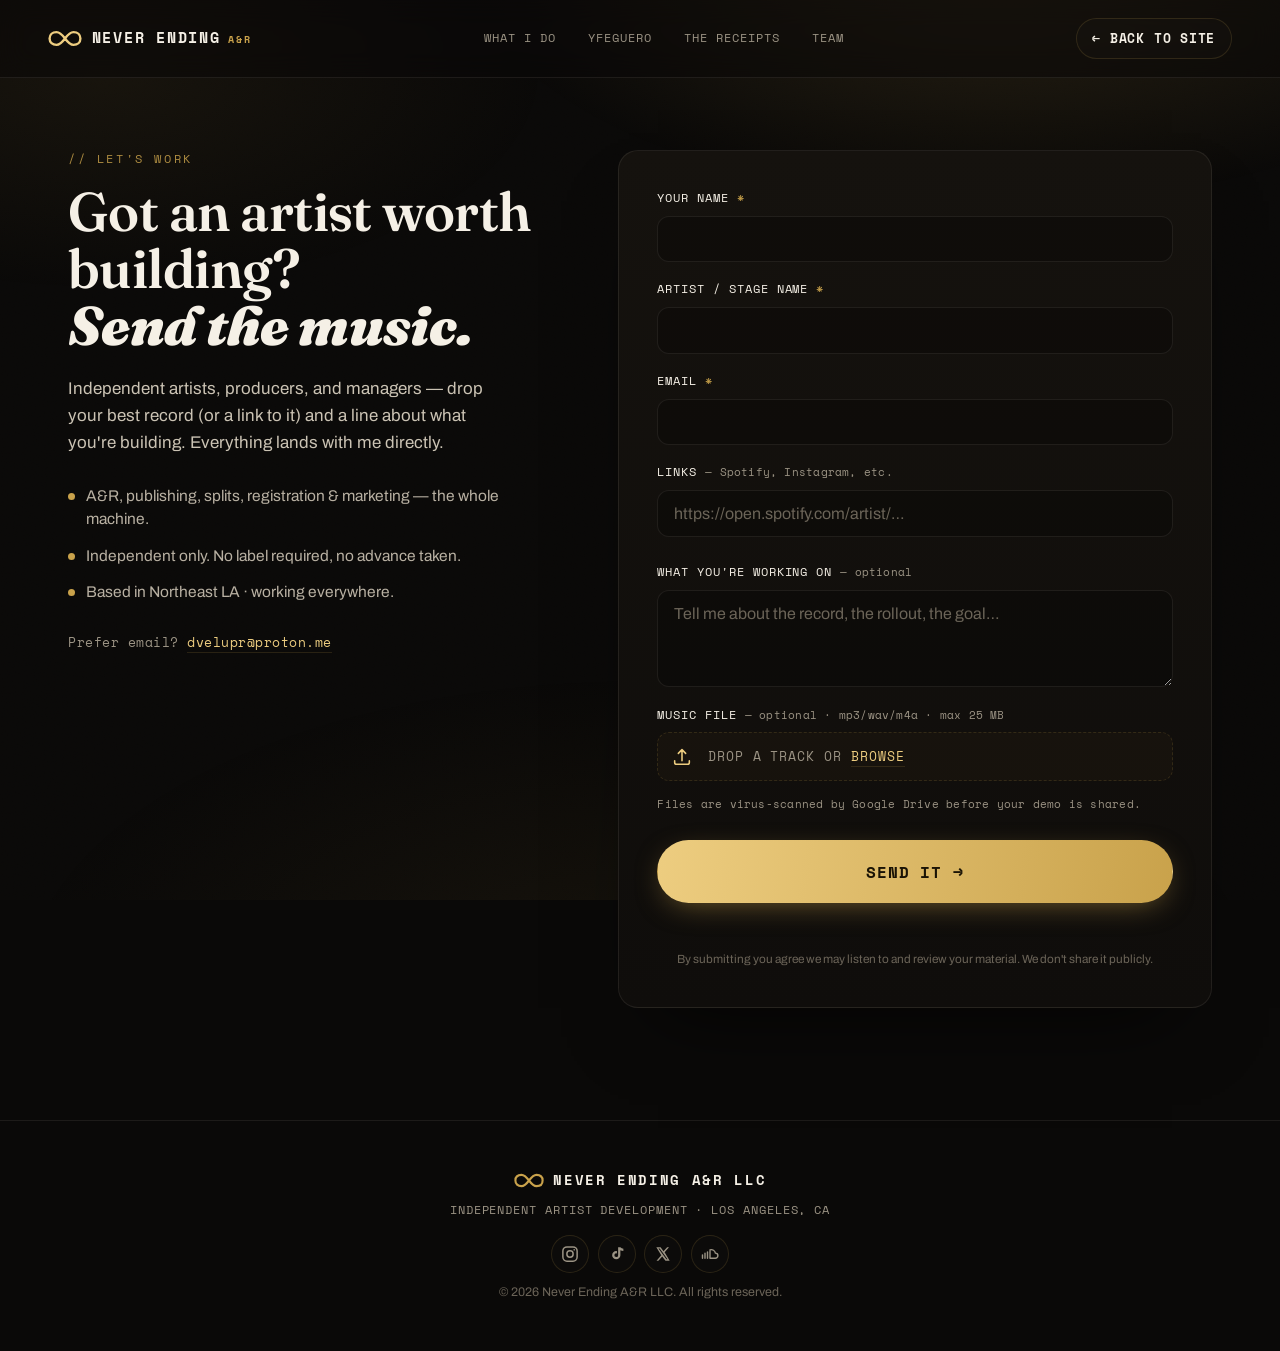
==== contact.html @ 329edc5c "Add contact page with demo-submission form - Nav "Work with me" → "Contact" linking to new contact.h" ====
<!DOCTYPE html>
<html lang="en">
<head>
<meta charset="UTF-8" />
<meta name="viewport" content="width=device-width, initial-scale=1.0" />
<title>Contact — Never Ending A&R · Send your music</title>
<meta name="description" content="Submit your music to Never Ending A&R — independent artist development out of Los Angeles. Upload a demo or drop a link and start a conversation." />
<link rel="icon" href="favicon.svg" type="image/svg+xml" />
<meta property="og:title" content="Contact — Never Ending A&R" />
<meta property="og:description" content="Send your music to Never Ending A&R. Independent artist development, Los Angeles." />
<meta property="og:type" content="website" />
<meta name="robots" content="index,follow" />
<link rel="preconnect" href="https://fonts.googleapis.com" />
<link rel="preconnect" href="https://fonts.gstatic.com" crossorigin />
<link href="https://fonts.googleapis.com/css2?family=Fraunces:ital,opsz,wght@0,9..144,400;0,9..144,600;0,9..144,900;1,9..144,500;1,9..144,900&family=Archivo:wght@400;500;600;700&family=Space+Mono:wght@400;700&display=swap" rel="stylesheet" />
<link rel="stylesheet" href="styles.css" />
</head>
<body>

<div class="grain" aria-hidden="true"></div>
<div class="glow" aria-hidden="true"></div>

<!-- NAV -->
<header class="nav" id="top">
  <a class="brand" href="index.html" aria-label="Never Ending home">
    <span class="brand-mark" aria-hidden="true">
      <svg viewBox="0 0 64 32" width="34" height="17"><path d="M16 28C8.3 28 3 23.6 3 16S8.3 4 16 4c6 0 9.6 3.4 16 12 6.4 8.6 10 12 16 12 7.7 0 13-4.4 13-12S55.7 4 48 4c-6 0-9.6 3.4-16 12-6.4 8.6-10 12-16 12Z" fill="none" stroke="currentColor" stroke-width="4.5" stroke-linecap="round"/></svg>
    </span>
    <span class="brand-text">NEVER ENDING<em>A&amp;R</em></span>
  </a>
  <nav class="nav-links" aria-label="Primary">
    <a href="index.html#work">What I Do</a>
    <a href="index.html#case">YFEGUERO</a>
    <a href="index.html#proof">The Receipts</a>
    <a href="index.html#team">Team</a>
  </nav>
  <a class="btn btn-ghost nav-cta" href="index.html">← Back to site</a>
</header>

<main>
  <section class="section contact-page">
    <div class="contact-layout">

      <!-- LEFT: pitch -->
      <div class="contact-pitch reveal" data-d="0">
        <p class="kicker">// Let's work</p>
        <h1 class="contact-title">Got an artist worth building?<br /><span class="serif-italic">Send the music.</span></h1>
        <p class="contact-lede">Independent artists, producers, and managers — drop your best record (or a link to it) and a line about what you're building. Everything lands with me directly.</p>
        <ul class="contact-points">
          <li><span class="cp-dot" aria-hidden="true"></span> A&amp;R, publishing, splits, registration &amp; marketing — the whole machine.</li>
          <li><span class="cp-dot" aria-hidden="true"></span> Independent only. No label required, no advance taken.</li>
          <li><span class="cp-dot" aria-hidden="true"></span> Based in Northeast LA · working everywhere.</li>
        </ul>
        <p class="contact-alt">Prefer email? <a href="mailto:dvelupr@proton.me?subject=Let%27s%20work%20—%20Never%20Ending%20A%26R">dvelupr@proton.me</a></p>
      </div>

      <!-- RIGHT: form -->
      <div class="contact-card reveal" data-d="1">
        <form id="contactForm" novalidate>
          <!-- honeypot -->
          <div class="hp" aria-hidden="true">
            <label>Company<input type="text" name="company" tabindex="-1" autocomplete="off" /></label>
          </div>

          <div class="field">
            <label for="f-name">Your name <span class="req">*</span></label>
            <input id="f-name" name="name" type="text" autocomplete="name" required />
          </div>

          <div class="field">
            <label for="f-artist">Artist / stage name <span class="req">*</span></label>
            <input id="f-artist" name="artist" type="text" required />
          </div>

          <div class="field">
            <label for="f-email">Email <span class="req">*</span></label>
            <input id="f-email" name="email" type="email" autocomplete="email" required />
          </div>

          <div class="field">
            <label for="f-links">Links <span class="opt">— Spotify, Instagram, etc.</span></label>
            <input id="f-links" name="links" type="text" inputmode="url" placeholder="https://open.spotify.com/artist/…" />
            <p class="field-note" id="links-note"></p>
          </div>

          <div class="field">
            <label for="f-message">What you're working on <span class="opt">— optional</span></label>
            <textarea id="f-message" name="message" rows="4" placeholder="Tell me about the record, the rollout, the goal…"></textarea>
          </div>

          <div class="field">
            <label for="f-file">Music file <span class="opt">— optional · mp3/wav/m4a · max 25 MB</span></label>
            <label class="dropzone" id="dropzone" for="f-file">
              <input id="f-file" name="file" type="file" accept=".mp3,.wav,.m4a,audio/mpeg,audio/wav,audio/x-wav,audio/mp4,audio/x-m4a" />
              <span class="dz-icon" aria-hidden="true">
                <svg viewBox="0 0 24 24" width="22" height="22" fill="none" stroke="currentColor" stroke-width="1.7" stroke-linecap="round" stroke-linejoin="round"><path d="M12 16V4m0 0 4 4m-4-4-4 4"/><path d="M4 16v2a2 2 0 0 0 2 2h12a2 2 0 0 0 2-2v-2"/></svg>
              </span>
              <span class="dz-text" id="dz-text">Drop a track or <u>browse</u></span>
            </label>
            <p class="field-note" id="file-note">Files are virus-scanned by Google Drive before your demo is shared.</p>
          </div>

          <button class="btn btn-gold btn-lg form-submit" type="submit" id="submitBtn">Send it →</button>

          <p class="form-status" id="formStatus" role="status" aria-live="polite"></p>
          <p class="form-fine">By submitting you agree we may listen to and review your material. We don't share it publicly.</p>
        </form>
      </div>

    </div>
  </section>
</main>

<footer class="footer">
  <div class="foot-brand">
    <span class="brand-mark" aria-hidden="true">
      <svg viewBox="0 0 64 32" width="30" height="15"><path d="M16 28C8.3 28 3 23.6 3 16S8.3 4 16 4c6 0 9.6 3.4 16 12 6.4 8.6 10 12 16 12 7.7 0 13-4.4 13-12S55.7 4 48 4c-6 0-9.6 3.4-16 12-6.4 8.6-10 12-16 12Z" fill="none" stroke="currentColor" stroke-width="4.5" stroke-linecap="round"/></svg>
    </span>
    NEVER ENDING A&amp;R LLC
  </div>
  <p class="foot-meta">Independent artist development · Los Angeles, CA</p>
  <div class="socials" aria-label="YFEGUERO on social">
    <a class="social" href="https://instagram.com/youngflyess" target="_blank" rel="noopener" aria-label="Instagram — @youngflyess">
      <svg viewBox="0 0 24 24" width="18" height="18" fill="none" stroke="currentColor" stroke-width="2" aria-hidden="true"><rect x="2.5" y="2.5" width="19" height="19" rx="5.5"/><circle cx="12" cy="12" r="4.2"/><circle cx="17.6" cy="6.4" r="1.1" fill="currentColor" stroke="none"/></svg>
    </a>
    <a class="social" href="https://tiktok.com/@youngflyess" target="_blank" rel="noopener" aria-label="TikTok — @youngflyess">
      <svg viewBox="0 0 24 24" width="18" height="18" fill="currentColor" aria-hidden="true"><path d="M16.5 3a5.6 5.6 0 0 0 4 1.9V8.1a8.8 8.8 0 0 1-4-1.05v6.45a5.5 5.5 0 1 1-5.5-5.5c.3 0 .6.02.9.07v3.12a2.5 2.5 0 1 0 1.6 2.33V3h3Z"/></svg>
    </a>
    <a class="social" href="https://x.com/YoungFlyEss" target="_blank" rel="noopener" aria-label="X — @YoungFlyEss">
      <svg viewBox="0 0 24 24" width="16" height="16" fill="currentColor" aria-hidden="true"><path d="M18.2 2H21l-6.6 7.5L22 22h-6.3l-4.9-6.4L5.1 22H2.3l7.1-8.1L2 2h6.4l4.4 5.9L18.2 2Zm-1.1 18h1.7L7 3.8H5.2L17.1 20Z"/></svg>
    </a>
    <a class="social" href="https://on.soundcloud.com/bAfDRpKDaygoxPuud" target="_blank" rel="noopener" aria-label="SoundCloud">
      <svg viewBox="0 0 24 24" width="20" height="20" fill="none" stroke="currentColor" stroke-width="1.7" stroke-linecap="round" stroke-linejoin="round" aria-hidden="true"><path d="M3 13v4M6 11v6M9 9.5v7.5M12 8v9h6.4a3 3 0 0 0 .1-6 5 5 0 0 0-6.5-4"/></svg>
    </a>
  </div>
  <p class="foot-copy">© 2026 Never Ending A&amp;R LLC. All rights reserved.</p>
</footer>

<script src="app.js"></script>
</body>
</html>
---- styles.css ----
/* ============================================================
   NEVER ENDING A&R — "After-hours / the receipts"
   Fraunces (editorial serif) · Archivo (grotesque) · Space Mono (data)
   ============================================================ */

:root{
  --bg:#0a0908;
  --bg-2:#0f0d0b;
  --panel:#15120e;
  --panel-2:#1b1712;
  --ink:#f5f0e6;
  --muted:#9c948684;
  --muted-2:#9b9384;
  --gold:#c9a24b;
  --gold-bright:#edcd80;
  --gold-deep:#8a6d2e;
  --chrome:#cfd4da;
  --line:rgba(201,162,75,.16);
  --line-2:rgba(245,240,230,.08);
  --green:#1db954;
  --maxw:1240px;
  --ease:cubic-bezier(.2,.7,.2,1);
}

*{box-sizing:border-box;margin:0;padding:0}
html{scroll-behavior:smooth}
body{
  background:var(--bg);
  color:var(--ink);
  font-family:"Archivo",system-ui,sans-serif;
  font-size:17px;
  line-height:1.6;
  -webkit-font-smoothing:antialiased;
  overflow-x:hidden;
  position:relative;
}
img{display:block;max-width:100%}
a{color:inherit;text-decoration:none}

/* ---- Atmosphere ---- */
.grain{
  position:fixed;inset:0;z-index:1;pointer-events:none;opacity:.05;mix-blend-mode:overlay;
  background-image:url("data:image/svg+xml,%3Csvg xmlns='http://www.w3.org/2000/svg' width='120' height='120'%3E%3Cfilter id='n'%3E%3CfeTurbulence type='fractalNoise' baseFrequency='.9' numOctaves='2'/%3E%3C/filter%3E%3Crect width='100%25' height='100%25' filter='url(%23n)'/%3E%3C/svg%3E");
}
.glow{
  position:fixed;inset:0;z-index:0;pointer-events:none;
  background:
    radial-gradient(60% 40% at 78% -5%, rgba(201,162,75,.16), transparent 70%),
    radial-gradient(50% 35% at 8% 8%, rgba(201,162,75,.07), transparent 70%),
    radial-gradient(70% 50% at 50% 110%, rgba(138,109,46,.10), transparent 70%);
}
main,.nav,.footer,.marquee{position:relative;z-index:2}

/* ---- Typography helpers ---- */
.serif-italic{font-family:"Fraunces",serif;font-style:italic;font-weight:900}
.kicker{font-family:"Space Mono",monospace;font-size:.74rem;letter-spacing:.22em;text-transform:uppercase;color:var(--gold);opacity:.85}
.eyebrow{font-family:"Space Mono",monospace;font-size:.76rem;letter-spacing:.2em;text-transform:uppercase;color:var(--muted-2)}

/* ---- Buttons ---- */
.btn{
  display:inline-flex;align-items:center;gap:.5em;
  font-family:"Space Mono",monospace;font-size:.82rem;letter-spacing:.06em;text-transform:uppercase;font-weight:700;
  padding:.95em 1.5em;border-radius:100px;border:1px solid transparent;
  transition:transform .35s var(--ease),background .35s,color .35s,border-color .35s,box-shadow .35s;
  cursor:pointer;white-space:nowrap;
}
.btn-gold{
  background:linear-gradient(100deg,var(--gold-bright),var(--gold));
  color:#1a1305;box-shadow:0 8px 30px -10px rgba(201,162,75,.6);
}
.btn-gold:hover{transform:translateY(-3px);box-shadow:0 14px 40px -10px rgba(201,162,75,.75)}
.btn-ghost{border-color:var(--line);color:var(--ink);background:rgba(255,255,255,.012)}
.btn-ghost:hover{border-color:var(--gold);color:var(--gold-bright);transform:translateY(-3px)}
.btn-lg{font-size:1rem;padding:1.15em 2em}

/* ---- NAV ---- */
.nav{
  position:sticky;top:0;z-index:100;
  display:flex;align-items:center;justify-content:space-between;gap:1rem;
  padding:1.1rem clamp(1.2rem,4vw,3rem);
  background:rgba(10,9,8,.55);backdrop-filter:blur(14px);
  border-bottom:1px solid var(--line-2);
}
.brand{display:flex;align-items:center;gap:.6rem;color:var(--ink)}
.brand-mark{color:var(--gold-bright);display:flex}
.brand-text{font-family:"Space Mono",monospace;font-weight:700;letter-spacing:.12em;font-size:.92rem;display:flex;align-items:baseline;gap:.5em}
.brand-text em{font-style:normal;color:var(--gold);font-size:.7em;letter-spacing:.18em}
.nav-links{display:flex;gap:2rem}
.nav-links a{font-family:"Space Mono",monospace;font-size:.78rem;letter-spacing:.08em;text-transform:uppercase;color:var(--muted-2);transition:color .3s}
.nav-links a:hover{color:var(--gold-bright)}
.nav-cta{padding:.7em 1.2em}

/* ---- HERO ---- */
.hero{
  max-width:var(--maxw);margin:0 auto;
  padding:clamp(3rem,8vw,6.5rem) clamp(1.2rem,4vw,3rem) clamp(2rem,5vw,4rem);
  display:grid;grid-template-columns:1.15fr .85fr;gap:clamp(2rem,5vw,4rem);align-items:center;
}
.hero-copy{max-width:42ch}
.hero h1{
  font-family:"Fraunces",serif;font-weight:900;line-height:.96;letter-spacing:-.02em;
  font-size:clamp(2.9rem,7vw,5.2rem);margin:.4rem 0 1.3rem;
}
.lede{color:#cbc3b4;font-size:1.06rem;margin-bottom:2rem}
.hero-cta{display:flex;gap:.8rem;flex-wrap:wrap;margin-bottom:2.6rem}
.hero-stats{display:flex;gap:2.2rem;flex-wrap:wrap;padding-top:1.8rem;border-top:1px solid var(--line-2)}
.hero-stats dt{font-family:"Fraunces",serif;font-weight:900;font-size:2rem;color:var(--gold-bright);line-height:1}
.hero-stats dd{font-family:"Space Mono",monospace;font-size:.68rem;letter-spacing:.1em;text-transform:uppercase;color:var(--muted-2);margin-top:.5rem}

.hero-media{justify-self:end;width:100%}
.hero-frame{
  position:relative;border-radius:18px;overflow:hidden;
  border:1px solid var(--line);
  box-shadow:0 40px 80px -30px rgba(0,0,0,.8), inset 0 0 0 1px rgba(255,255,255,.03);
  aspect-ratio:3/3.6;
}
.hero-frame img{width:100%;height:100%;object-fit:cover;object-position:center 18%;filter:saturate(1.02) contrast(1.03)}
.hero-frame::after{content:"";position:absolute;inset:0;background:linear-gradient(180deg,transparent 55%,rgba(10,9,8,.55))}
.frame-tag{
  position:absolute;left:14px;top:14px;z-index:2;
  font-family:"Space Mono",monospace;font-size:.62rem;letter-spacing:.18em;
  padding:.4em .8em;border-radius:100px;background:rgba(10,9,8,.6);border:1px solid var(--line);color:var(--gold-bright);
  backdrop-filter:blur(6px);
}
.plaque-badge{
  position:absolute;right:16px;bottom:16px;z-index:2;
  display:flex;align-items:center;gap:.6rem;
  padding:.6rem .9rem;border-radius:14px;
  background:linear-gradient(135deg,rgba(237,205,128,.95),rgba(201,162,75,.9));
  color:#1a1305;box-shadow:0 14px 30px -12px rgba(0,0,0,.7);
}
.pb-num{font-family:"Fraunces",serif;font-weight:900;font-size:1.8rem;line-height:1}
.pb-label{font-family:"Space Mono",monospace;font-size:.56rem;letter-spacing:.12em;text-transform:uppercase;line-height:1.25}

/* ---- MARQUEE ---- */
.marquee{
  border-top:1px solid var(--line-2);border-bottom:1px solid var(--line-2);
  padding:1.1rem 0;overflow:hidden;white-space:nowrap;
  background:linear-gradient(90deg,rgba(201,162,75,.05),transparent 30%,transparent 70%,rgba(201,162,75,.05));
}
.marquee-track{display:inline-flex;align-items:center;gap:2rem;animation:scroll 32s linear infinite}
.marquee-track span{font-family:"Fraunces",serif;font-style:italic;font-weight:500;font-size:clamp(1.4rem,3vw,2.2rem);color:var(--ink)}
.marquee-track i{color:var(--gold);font-style:normal;font-size:1rem}
@keyframes scroll{to{transform:translateX(-50%)}}

/* ---- SECTION SHELL ---- */
.section{max-width:var(--maxw);margin:0 auto;padding:clamp(4rem,9vw,7rem) clamp(1.2rem,4vw,3rem)}
.section-head{max-width:780px;margin-bottom:clamp(2.4rem,5vw,3.6rem)}
.section-head h2{
  font-family:"Fraunces",serif;font-weight:600;line-height:1.04;letter-spacing:-.01em;
  font-size:clamp(1.9rem,4.4vw,3.2rem);margin-top:1rem;
}

/* ---- CARDS ---- */
.cards{display:grid;grid-template-columns:repeat(3,1fr);gap:1rem}
.card{
  position:relative;padding:2rem 1.7rem 1.9rem;border-radius:16px;
  background:linear-gradient(180deg,var(--panel),var(--bg-2));
  border:1px solid var(--line-2);overflow:hidden;
  transition:transform .4s var(--ease),border-color .4s;
}
.card::before{content:"";position:absolute;inset:0;border-radius:16px;padding:1px;
  background:linear-gradient(140deg,rgba(201,162,75,.4),transparent 40%);
  -webkit-mask:linear-gradient(#000 0 0) content-box,linear-gradient(#000 0 0);-webkit-mask-composite:xor;mask-composite:exclude;
  opacity:0;transition:opacity .4s}
.card:hover{transform:translateY(-5px);border-color:transparent}
.card:hover::before{opacity:1}
.card-no{font-family:"Space Mono",monospace;font-size:.8rem;color:var(--gold);letter-spacing:.1em}
.card h3{font-family:"Fraunces",serif;font-weight:600;font-size:1.4rem;margin:.7rem 0 .7rem;line-height:1.1}
.card p{color:#b8b0a2;font-size:.96rem}
.card p em{color:var(--gold-bright);font-style:italic}
.card-quote{display:flex;flex-direction:column;justify-content:center;background:linear-gradient(140deg,rgba(201,162,75,.12),var(--bg-2))}
.cq{font-family:"Fraunces",serif;font-style:italic;font-weight:500;font-size:1.5rem;line-height:1.25}
.cq .g{color:var(--gold-bright)}
.cq-by{font-family:"Space Mono",monospace;font-size:.7rem;letter-spacing:.1em;color:var(--muted-2);margin-top:1rem;text-transform:uppercase}

/* ---- CASE STUDY ---- */
.case-grid{display:grid;grid-template-columns:1.3fr .7fr;gap:clamp(1.5rem,4vw,3rem);align-items:center;margin-bottom:clamp(2.5rem,5vw,4rem)}
.case-story p{color:#c4bcae;margin-bottom:1.1rem;font-size:1.05rem}
.case-story p strong{color:var(--ink)}
.case-story p em{color:var(--gold-bright);font-style:italic}
.case-story .btn{margin-top:.8rem}
.case-portrait{border-radius:16px;overflow:hidden;border:1px solid var(--line);box-shadow:0 30px 60px -28px rgba(0,0,0,.8)}
.case-portrait img{width:100%;aspect-ratio:3/3.4;object-fit:cover;object-position:center 25%}

.bigstats{display:grid;grid-template-columns:repeat(4,1fr);gap:1px;background:var(--line-2);
  border:1px solid var(--line-2);border-radius:16px;overflow:hidden;margin-bottom:clamp(2.5rem,5vw,4rem)}
.bigstat{background:var(--bg-2);padding:1.8rem 1.4rem;text-align:left}
.bs-num{display:block;font-family:"Fraunces",serif;font-weight:900;font-size:clamp(1.8rem,3.6vw,2.7rem);color:var(--gold-bright);line-height:1;letter-spacing:-.01em}
.bs-label{display:block;font-family:"Space Mono",monospace;font-size:.66rem;letter-spacing:.08em;text-transform:uppercase;color:var(--muted-2);margin-top:.7rem;line-height:1.4}

/* ---- TRACKS ---- */
.tracks .kicker{margin-bottom:1.2rem;display:block}
.track-list{list-style:none}
.track-list li{
  display:grid;grid-template-columns:34px 1.3fr 2fr auto;align-items:center;gap:1rem;
  padding:1.05rem .4rem;border-bottom:1px solid var(--line-2);
}
.t-rank{font-family:"Space Mono",monospace;color:var(--gold);font-size:.82rem}
.t-name{font-family:"Fraunces",serif;font-size:1.2rem;font-weight:600;display:flex;align-items:center;gap:.6rem;flex-wrap:wrap}
.t-tag{font-family:"Space Mono",monospace;font-style:normal;font-size:.58rem;letter-spacing:.08em;text-transform:uppercase;
  color:var(--gold-bright);border:1px solid var(--line);padding:.22em .6em;border-radius:100px}
.t-bar{height:7px;border-radius:100px;background:rgba(255,255,255,.05);overflow:hidden}
.t-bar i{display:block;height:100%;width:0;border-radius:100px;
  background:linear-gradient(90deg,var(--gold-deep),var(--gold-bright));
  transition:width 1.4s var(--ease)}
.t-num{font-family:"Space Mono",monospace;font-size:.95rem;color:var(--ink);text-align:right;min-width:96px}

/* ---- PROOF ---- */
.proof-grid{display:grid;grid-template-columns:1fr 1fr;gap:1.2rem}
.receipt{
  background:var(--panel);border:1px solid var(--line-2);border-radius:16px;padding:1rem;overflow:hidden;
  transition:transform .4s var(--ease),border-color .4s;
}
.receipt:hover{transform:translateY(-4px);border-color:var(--line)}
.receipt img{width:100%;border-radius:10px;border:1px solid var(--line-2)}
.receipt figcaption{font-family:"Space Mono",monospace;font-size:.74rem;color:var(--muted-2);line-height:1.5;padding:.9rem .3rem .3rem;letter-spacing:.02em}
.receipt figcaption strong{color:var(--gold-bright)}
.receipt figcaption em{color:var(--ink);font-style:italic}
.gallery{grid-column:1/-1;display:grid;grid-template-columns:1fr 1fr;gap:1.2rem}
.gallery figure{border-radius:16px;overflow:hidden;border:1px solid var(--line-2)}
.gallery img{width:100%;aspect-ratio:4/3;object-fit:cover;object-position:center 30%;transition:transform .8s var(--ease)}
.gallery figure:hover img{transform:scale(1.05)}

/* ---- LISTEN ---- */
.players{display:grid;grid-template-columns:repeat(3,1fr);gap:1.2rem;align-items:start}
.player{background:var(--panel);border:1px solid var(--line-2);border-radius:18px;padding:1.2rem}
.player-h{font-family:"Space Mono",monospace;font-size:.82rem;letter-spacing:.1em;text-transform:uppercase;
  display:flex;align-items:center;gap:.6rem;margin-bottom:1rem;color:var(--ink)}
.dot{width:10px;height:10px;border-radius:50%}
.dot-sp{background:var(--green)}.dot-am{background:#fa57c1}.dot-yt{background:#ff0033}
.player-link{display:inline-block;margin-top:.8rem;font-family:"Space Mono",monospace;font-size:.74rem;color:var(--gold);letter-spacing:.06em}
.player-link:hover{color:var(--gold-bright)}
.player-yt .yt-card{display:flex;flex-direction:column;gap:1.2rem;padding:1rem .4rem .4rem}
.yt-card p{color:#b8b0a2;font-size:.96rem}

/* ---- TEAM ---- */
.team-grid{display:grid;grid-template-columns:repeat(3,1fr);gap:1rem}
.member{padding:2rem 1.7rem;border-radius:16px;background:linear-gradient(180deg,var(--panel),var(--bg-2));border:1px solid var(--line-2);transition:border-color .4s,transform .4s var(--ease)}
.member:hover{border-color:var(--line);transform:translateY(-4px)}
.m-role{font-family:"Space Mono",monospace;font-size:.66rem;letter-spacing:.14em;text-transform:uppercase;color:var(--gold)}
.member h3{font-family:"Fraunces",serif;font-weight:900;font-size:1.7rem;margin:.5rem 0 .8rem}
.member p{color:#b8b0a2;font-size:.96rem;margin-bottom:1.2rem}
.m-link{font-family:"Space Mono",monospace;font-size:.8rem;color:var(--gold-bright);border-bottom:1px solid var(--line)}
.member-artist{background:linear-gradient(140deg,rgba(201,162,75,.1),var(--bg-2))}

/* ---- SOCIALS ---- */
.socials{display:flex;align-items:center;gap:.55rem;margin-top:1.2rem}
.footer .socials{justify-content:center;margin-top:.4rem}
.social{
  display:flex;align-items:center;justify-content:center;
  width:38px;height:38px;border-radius:50%;
  border:1px solid var(--line);color:var(--muted-2);background:rgba(255,255,255,.012);
  transition:color .3s,border-color .3s,background .3s,transform .3s var(--ease);
}
.social:hover{color:var(--gold-bright);border-color:var(--gold);background:rgba(201,162,75,.07);transform:translateY(-3px)}

/* ---- CONTACT PAGE / FORM ---- */
.contact-page{padding-top:clamp(2.5rem,6vw,4.5rem)}
.contact-layout{display:grid;grid-template-columns:.9fr 1.1fr;gap:clamp(2rem,5vw,4rem);align-items:start}
.contact-pitch{position:sticky;top:96px}
.contact-title{font-family:"Fraunces",serif;font-weight:600;line-height:1.04;letter-spacing:-.01em;
  font-size:clamp(2.1rem,4.6vw,3.4rem);margin:1rem 0 1.3rem}
.contact-lede{color:#cbc3b4;font-size:1.06rem;margin-bottom:1.8rem;max-width:42ch}
.contact-points{list-style:none;display:flex;flex-direction:column;gap:.9rem;margin-bottom:1.8rem}
.contact-points li{display:flex;gap:.7rem;align-items:baseline;color:#b8b0a2;font-size:.97rem;line-height:1.45}
.cp-dot{flex:none;width:7px;height:7px;border-radius:50%;background:var(--gold);transform:translateY(-1px)}
.contact-alt{font-family:"Space Mono",monospace;font-size:.8rem;letter-spacing:.04em;color:var(--muted-2)}
.contact-alt a{color:var(--gold-bright);border-bottom:1px solid var(--line)}

.contact-card{
  background:linear-gradient(180deg,var(--panel),var(--bg-2));
  border:1px solid var(--line-2);border-radius:20px;
  padding:clamp(1.5rem,3vw,2.4rem);
  box-shadow:0 40px 80px -40px rgba(0,0,0,.8);
}
.hp{position:absolute;left:-9999px;width:1px;height:1px;overflow:hidden}

.field{display:flex;flex-direction:column;margin-bottom:1.15rem}
.field label{font-family:"Space Mono",monospace;font-size:.74rem;letter-spacing:.08em;text-transform:uppercase;
  color:var(--ink);margin-bottom:.5rem}
.field .req{color:var(--gold)}
.field .opt{color:var(--muted-2);text-transform:none;letter-spacing:.02em;font-size:.92em}
.field input,.field textarea{
  font-family:"Archivo",sans-serif;font-size:1rem;color:var(--ink);
  background:rgba(0,0,0,.25);border:1px solid var(--line-2);border-radius:12px;
  padding:.85em 1em;width:100%;transition:border-color .3s,box-shadow .3s,background .3s;
}
.field textarea{resize:vertical;min-height:96px}
.field input::placeholder,.field textarea::placeholder{color:#6b6458}
.field input:focus,.field textarea:focus{outline:none;border-color:var(--gold);background:rgba(0,0,0,.35);
  box-shadow:0 0 0 3px rgba(201,162,75,.12)}
.field input.invalid,.field textarea.invalid{border-color:#c0584b;box-shadow:0 0 0 3px rgba(192,88,75,.14)}
.field-note{font-family:"Space Mono",monospace;font-size:.68rem;letter-spacing:.02em;color:var(--muted-2);
  margin-top:.5rem;line-height:1.4}
.field-note.warn{color:#e0a04b}
.field-note.bad{color:#d9756a}

/* file dropzone */
.dropzone{position:relative;display:flex;align-items:center;gap:.9rem;cursor:pointer;
  border:1px dashed var(--line);border-radius:12px;padding:1.05em 1.1em;
  background:rgba(201,162,75,.03);transition:border-color .3s,background .3s,color .3s}
.dropzone:hover,.dropzone.drag{border-color:var(--gold);background:rgba(201,162,75,.07)}
.dropzone input[type=file]{position:absolute;inset:0;opacity:0;cursor:pointer}
.dz-icon{flex:none;color:var(--gold-bright);display:flex}
.dz-text{font-family:"Space Mono",monospace;font-size:.84rem;color:var(--muted-2)}
.dz-text u{color:var(--gold-bright);text-decoration:none;border-bottom:1px solid var(--line)}
.dropzone.has-file{border-style:solid;border-color:var(--gold)}
.dropzone.has-file .dz-text{color:var(--ink)}

.form-submit{width:100%;justify-content:center;margin-top:.6rem}
.form-submit[disabled]{opacity:.6;pointer-events:none}
.form-status{font-family:"Space Mono",monospace;font-size:.82rem;letter-spacing:.02em;
  margin-top:1rem;min-height:1.2em;text-align:center}
.form-status.ok{color:var(--gold-bright)}
.form-status.err{color:#d9756a}
.form-fine{font-size:.74rem;color:#6b6458;margin-top:1rem;text-align:center;line-height:1.5}

@media(max-width:900px){
  .contact-layout{grid-template-columns:1fr;gap:2.2rem}
  .contact-pitch{position:static}
}

/* ---- CONTACT ---- */
.contact{text-align:center}
.contact-inner{max-width:680px;margin:0 auto}
.contact-h{font-family:"Fraunces",serif;font-weight:600;font-size:clamp(2.4rem,6vw,4.2rem);line-height:1.02;margin:1rem 0 1.4rem}
.contact-sub{color:#c4bcae;margin-bottom:2.2rem;font-size:1.08rem}

/* ---- FOOTER ---- */
.footer{border-top:1px solid var(--line-2);padding:3rem clamp(1.2rem,4vw,3rem);text-align:center;display:flex;flex-direction:column;gap:.6rem;align-items:center}
.foot-brand{display:flex;align-items:center;gap:.6rem;font-family:"Space Mono",monospace;font-weight:700;letter-spacing:.12em;color:var(--ink);font-size:.86rem}
.foot-brand .brand-mark{color:var(--gold)}
.foot-meta{font-family:"Space Mono",monospace;font-size:.72rem;letter-spacing:.08em;color:var(--muted-2);text-transform:uppercase}
.foot-copy{font-size:.78rem;color:#6b6458}

/* ---- REVEAL ANIMATION ---- */
.reveal{opacity:0;transform:translateY(24px);transition:opacity .9s var(--ease),transform .9s var(--ease)}
.reveal.in{opacity:1;transform:none}
.section-head,.card,.bigstat,.receipt,.member,.player,.case-story,.case-portrait,.gallery figure{opacity:0;transform:translateY(28px);transition:opacity .8s var(--ease),transform .8s var(--ease)}
.in-view{opacity:1!important;transform:none!important}

/* ---- RESPONSIVE ---- */
@media(max-width:980px){
  .hero{grid-template-columns:1fr;text-align:left}
  .hero-media{justify-self:stretch;max-width:460px}
  .nav-links{display:none}
  .cards,.team-grid,.players{grid-template-columns:1fr 1fr}
  .case-grid{grid-template-columns:1fr}
  .case-portrait{max-width:420px}
  .bigstats{grid-template-columns:1fr 1fr}
  .proof-grid{grid-template-columns:1fr}
}
@media(max-width:620px){
  body{font-size:16px}
  .cards,.team-grid,.players,.gallery,.bigstats{grid-template-columns:1fr}
  .hero-stats{gap:1.4rem}
  .hero-stats dt{font-size:1.6rem}
  .track-list li{grid-template-columns:26px 1fr auto;gap:.7rem}
  .t-bar{display:none}
  .nav-cta{display:none}
  .marquee-track span{font-size:1.5rem}
}
@media(prefers-reduced-motion:reduce){
  *{animation:none!important;transition:none!important}
  .reveal,.section-head,.card,.bigstat,.receipt,.member,.player,.case-story,.case-portrait,.gallery figure{opacity:1;transform:none}
}
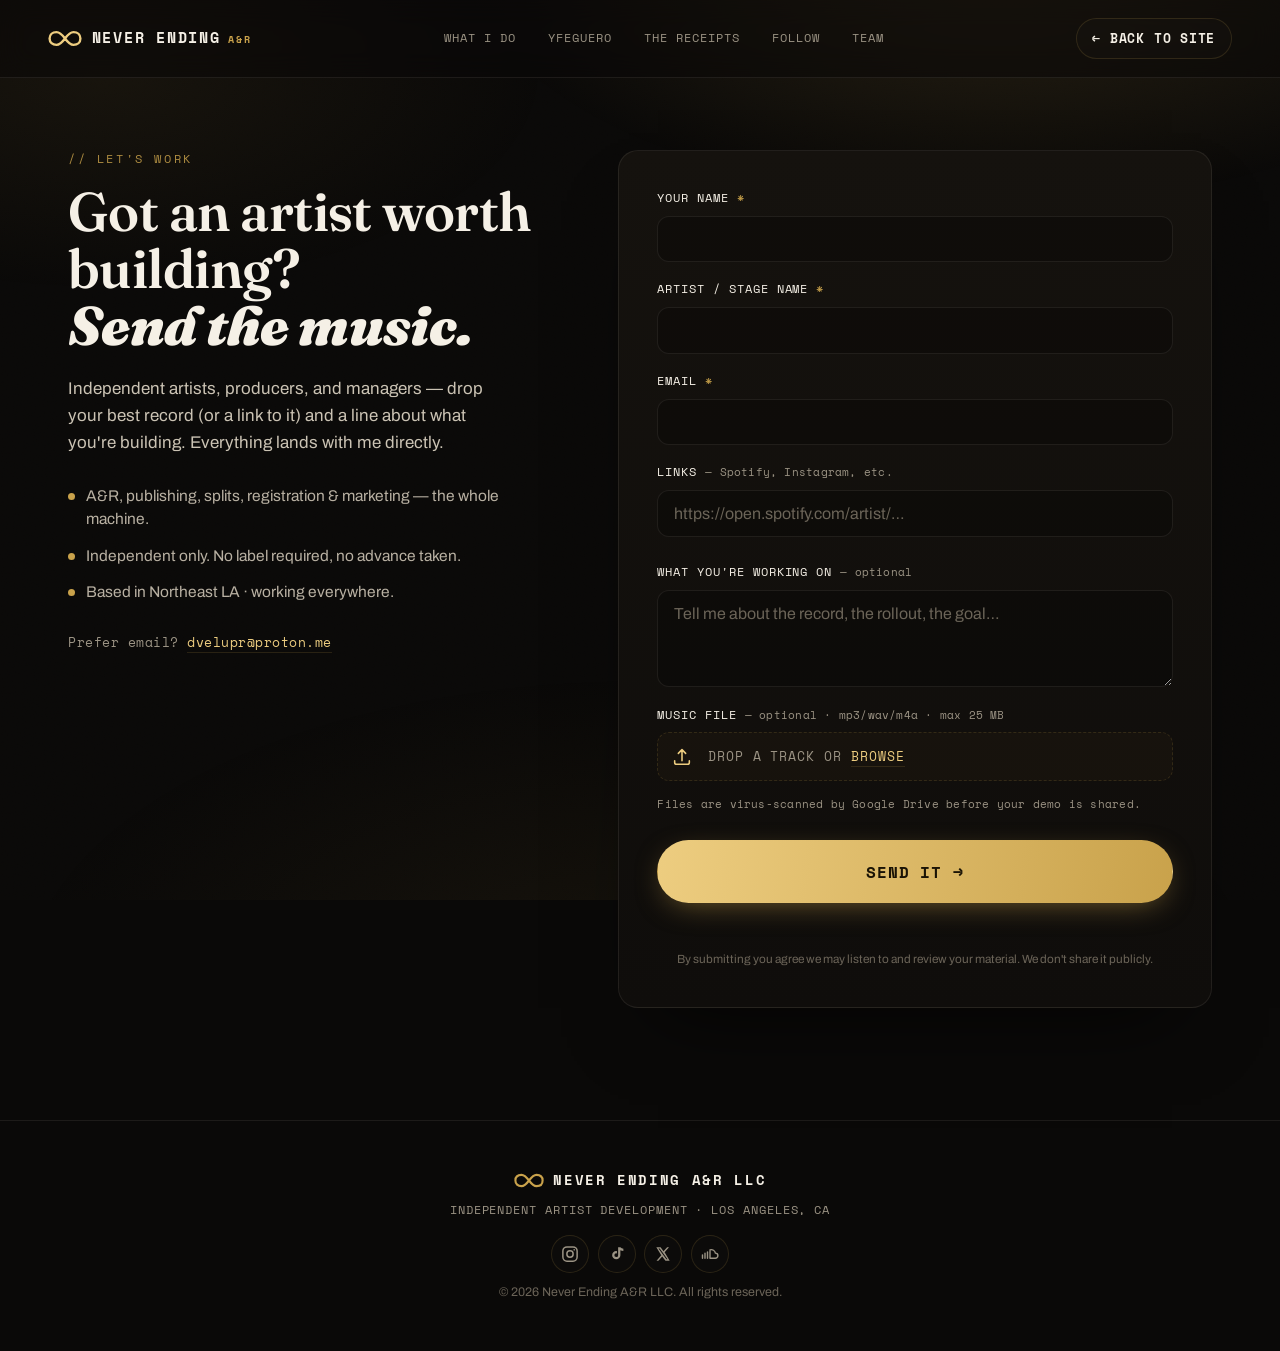
==== commit f942a37c: "Emphasize socials + fix mobile nav access - Mobile hamburger menu (≤980px) restoring nav + Contact C" ====
--- a/contact.html
+++ b/contact.html
@@ -32,10 +32,64 @@
     <a href="index.html#work">What I Do</a>
     <a href="index.html#case">YFEGUERO</a>
     <a href="index.html#proof">The Receipts</a>
+    <a href="index.html#follow">Follow</a>
     <a href="index.html#team">Team</a>
   </nav>
   <a class="btn btn-ghost nav-cta" href="index.html">← Back to site</a>
+  <button class="nav-toggle" id="navToggle" aria-label="Open menu" aria-expanded="false" aria-controls="mobileMenu">
+    <span></span><span></span><span></span>
+  </button>
 </header>
+
+<!-- MOBILE MENU -->
+<div class="mobile-menu" id="mobileMenu" aria-hidden="true">
+  <nav class="mm-links" aria-label="Mobile primary">
+    <a href="index.html#work">What I Do</a>
+    <a href="index.html#case">YFEGUERO</a>
+    <a href="index.html#proof">The Receipts</a>
+    <a href="index.html#follow">Follow</a>
+    <a href="index.html#team">Team</a>
+  </nav>
+  <a class="btn btn-gold mm-cta" href="index.html">← Back to site</a>
+  <p class="mm-follow-label">Follow YFEGUERO</p>
+  <div class="socials mm-socials" aria-label="YFEGUERO on social">
+    <a class="social" href="https://instagram.com/youngflyess" target="_blank" rel="noopener" aria-label="Instagram — @youngflyess">
+      <svg viewBox="0 0 24 24" width="18" height="18" fill="none" stroke="currentColor" stroke-width="2" aria-hidden="true"><rect x="2.5" y="2.5" width="19" height="19" rx="5.5"/><circle cx="12" cy="12" r="4.2"/><circle cx="17.6" cy="6.4" r="1.1" fill="currentColor" stroke="none"/></svg>
+    </a>
+    <a class="social" href="https://tiktok.com/@youngflyess" target="_blank" rel="noopener" aria-label="TikTok — @youngflyess">
+      <svg viewBox="0 0 24 24" width="18" height="18" fill="currentColor" aria-hidden="true"><path d="M16.5 3a5.6 5.6 0 0 0 4 1.9V8.1a8.8 8.8 0 0 1-4-1.05v6.45a5.5 5.5 0 1 1-5.5-5.5c.3 0 .6.02.9.07v3.12a2.5 2.5 0 1 0 1.6 2.33V3h3Z"/></svg>
+    </a>
+    <a class="social" href="https://www.youtube.com/channel/UCByK5Jr2fC5E2QSdd29g2Yw?sub_confirmation=1" target="_blank" rel="noopener" aria-label="YouTube">
+      <svg viewBox="0 0 24 24" width="20" height="20" fill="currentColor" aria-hidden="true"><path d="M23 12s0-3.2-.4-4.7a2.5 2.5 0 0 0-1.7-1.7C19.4 5.2 12 5.2 12 5.2s-7.4 0-8.9.4A2.5 2.5 0 0 0 1.4 7.3C1 8.8 1 12 1 12s0 3.2.4 4.7a2.5 2.5 0 0 0 1.7 1.7c1.5.4 8.9.4 8.9.4s7.4 0 8.9-.4a2.5 2.5 0 0 0 1.7-1.7C23 15.2 23 12 23 12ZM9.8 15.3V8.7l5.7 3.3-5.7 3.3Z"/></svg>
+    </a>
+    <a class="social" href="https://x.com/YoungFlyEss" target="_blank" rel="noopener" aria-label="X — @YoungFlyEss">
+      <svg viewBox="0 0 24 24" width="16" height="16" fill="currentColor" aria-hidden="true"><path d="M18.2 2H21l-6.6 7.5L22 22h-6.3l-4.9-6.4L5.1 22H2.3l7.1-8.1L2 2h6.4l4.4 5.9L18.2 2Zm-1.1 18h1.7L7 3.8H5.2L17.1 20Z"/></svg>
+    </a>
+    <a class="social" href="https://on.soundcloud.com/bAfDRpKDaygoxPuud" target="_blank" rel="noopener" aria-label="SoundCloud">
+      <svg viewBox="0 0 24 24" width="20" height="20" fill="none" stroke="currentColor" stroke-width="1.7" stroke-linecap="round" stroke-linejoin="round" aria-hidden="true"><path d="M3 13v4M6 11v6M9 9.5v7.5M12 8v9h6.4a3 3 0 0 0 .1-6 5 5 0 0 0-6.5-4"/></svg>
+    </a>
+  </div>
+</div>
+
+<!-- FLOATING SOCIAL RAIL (wide desktop) -->
+<aside class="social-rail" aria-label="Follow YFEGUERO">
+  <span class="rail-label">FOLLOW</span>
+  <a href="https://instagram.com/youngflyess" target="_blank" rel="noopener" aria-label="Instagram — @youngflyess">
+    <svg viewBox="0 0 24 24" width="19" height="19" fill="none" stroke="currentColor" stroke-width="2" aria-hidden="true"><rect x="2.5" y="2.5" width="19" height="19" rx="5.5"/><circle cx="12" cy="12" r="4.2"/><circle cx="17.6" cy="6.4" r="1.1" fill="currentColor" stroke="none"/></svg>
+  </a>
+  <a href="https://tiktok.com/@youngflyess" target="_blank" rel="noopener" aria-label="TikTok — @youngflyess">
+    <svg viewBox="0 0 24 24" width="19" height="19" fill="currentColor" aria-hidden="true"><path d="M16.5 3a5.6 5.6 0 0 0 4 1.9V8.1a8.8 8.8 0 0 1-4-1.05v6.45a5.5 5.5 0 1 1-5.5-5.5c.3 0 .6.02.9.07v3.12a2.5 2.5 0 1 0 1.6 2.33V3h3Z"/></svg>
+  </a>
+  <a href="https://www.youtube.com/channel/UCByK5Jr2fC5E2QSdd29g2Yw?sub_confirmation=1" target="_blank" rel="noopener" aria-label="YouTube">
+    <svg viewBox="0 0 24 24" width="21" height="21" fill="currentColor" aria-hidden="true"><path d="M23 12s0-3.2-.4-4.7a2.5 2.5 0 0 0-1.7-1.7C19.4 5.2 12 5.2 12 5.2s-7.4 0-8.9.4A2.5 2.5 0 0 0 1.4 7.3C1 8.8 1 12 1 12s0 3.2.4 4.7a2.5 2.5 0 0 0 1.7 1.7c1.5.4 8.9.4 8.9.4s7.4 0 8.9-.4a2.5 2.5 0 0 0 1.7-1.7C23 15.2 23 12 23 12ZM9.8 15.3V8.7l5.7 3.3-5.7 3.3Z"/></svg>
+  </a>
+  <a href="https://x.com/YoungFlyEss" target="_blank" rel="noopener" aria-label="X — @YoungFlyEss">
+    <svg viewBox="0 0 24 24" width="17" height="17" fill="currentColor" aria-hidden="true"><path d="M18.2 2H21l-6.6 7.5L22 22h-6.3l-4.9-6.4L5.1 22H2.3l7.1-8.1L2 2h6.4l4.4 5.9L18.2 2Zm-1.1 18h1.7L7 3.8H5.2L17.1 20Z"/></svg>
+  </a>
+  <a href="https://on.soundcloud.com/bAfDRpKDaygoxPuud" target="_blank" rel="noopener" aria-label="SoundCloud">
+    <svg viewBox="0 0 24 24" width="21" height="21" fill="none" stroke="currentColor" stroke-width="1.7" stroke-linecap="round" stroke-linejoin="round" aria-hidden="true"><path d="M3 13v4M6 11v6M9 9.5v7.5M12 8v9h6.4a3 3 0 0 0 .1-6 5 5 0 0 0-6.5-4"/></svg>
+  </a>
+</aside>
 
 <main>
   <section class="section contact-page">
--- a/styles.css
+++ b/styles.css
@@ -337,14 +337,90 @@
 /* ---- REVEAL ANIMATION ---- */
 .reveal{opacity:0;transform:translateY(24px);transition:opacity .9s var(--ease),transform .9s var(--ease)}
 .reveal.in{opacity:1;transform:none}
-.section-head,.card,.bigstat,.receipt,.member,.player,.case-story,.case-portrait,.gallery figure{opacity:0;transform:translateY(28px);transition:opacity .8s var(--ease),transform .8s var(--ease)}
+.section-head,.card,.bigstat,.receipt,.member,.player,.case-story,.case-portrait,.gallery figure,.follow-media,.follow-btn{opacity:0;transform:translateY(28px);transition:opacity .8s var(--ease),transform .8s var(--ease)}
 .in-view{opacity:1!important;transform:none!important}
 
+/* ---- MOBILE NAV (hamburger) ---- */
+.nav-toggle{
+  display:none;flex-direction:column;justify-content:center;gap:5px;
+  width:42px;height:42px;padding:0 9px;cursor:pointer;
+  border:1px solid var(--line);border-radius:10px;background:rgba(255,255,255,.012);
+}
+.nav-toggle span{display:block;height:2px;width:100%;background:var(--ink);border-radius:2px;
+  transition:transform .3s var(--ease),opacity .25s}
+.nav-toggle.open span:nth-child(1){transform:translateY(7px) rotate(45deg)}
+.nav-toggle.open span:nth-child(2){opacity:0}
+.nav-toggle.open span:nth-child(3){transform:translateY(-7px) rotate(-45deg)}
+
+.mobile-menu{
+  position:fixed;inset:0;z-index:90;
+  display:flex;flex-direction:column;justify-content:center;gap:.6rem;
+  padding:5.5rem clamp(1.5rem,7vw,3rem) 2.5rem;
+  background:rgba(10,9,8,.97);backdrop-filter:blur(12px);
+  opacity:0;visibility:hidden;transform:translateY(-10px);
+  transition:opacity .3s,transform .35s var(--ease),visibility .3s;
+}
+.mobile-menu.open{opacity:1;visibility:visible;transform:none}
+.mm-links{display:flex;flex-direction:column}
+.mm-links a{font-family:"Fraunces",serif;font-weight:600;font-size:clamp(1.7rem,7vw,2.2rem);
+  color:var(--ink);padding:.55rem 0;border-bottom:1px solid var(--line-2)}
+.mm-links a:active,.mm-links a:hover{color:var(--gold-bright)}
+.mm-cta{width:100%;justify-content:center;margin-top:1.3rem}
+.mm-follow-label{font-family:"Space Mono",monospace;font-size:.7rem;letter-spacing:.16em;
+  text-transform:uppercase;color:var(--muted-2);text-align:center;margin-top:1.8rem}
+.mm-socials{justify-content:center;margin-top:.9rem}
+body.menu-open{overflow:hidden}
+
+/* ---- FLOATING SOCIAL RAIL ---- */
+.social-rail{
+  position:fixed;right:0;top:50%;transform:translateY(-50%);z-index:40;
+  display:none;flex-direction:column;align-items:center;gap:.4rem;
+  padding:.85rem .5rem;
+  background:rgba(15,13,11,.72);backdrop-filter:blur(10px);
+  border:1px solid var(--line);border-right:none;border-radius:14px 0 0 14px;
+  box-shadow:-8px 0 30px -16px rgba(0,0,0,.7);
+}
+.rail-label{writing-mode:vertical-rl;text-orientation:mixed;transform:rotate(180deg);
+  font-family:"Space Mono",monospace;font-size:.58rem;letter-spacing:.22em;color:var(--gold);margin-bottom:.25rem}
+.social-rail a{display:flex;align-items:center;justify-content:center;width:36px;height:36px;border-radius:50%;
+  color:var(--muted-2);transition:color .3s,background .3s,transform .3s var(--ease)}
+.social-rail a:hover{color:var(--gold-bright);background:rgba(201,162,75,.1);transform:scale(1.14)}
+
+/* ---- FOLLOW SECTION ---- */
+.follow-grid{display:grid;grid-template-columns:1.4fr 1fr;gap:clamp(1.5rem,4vw,3rem);align-items:start}
+.follow-media{display:flex;flex-direction:column;gap:1.1rem}
+.yt-embed{position:relative;width:100%;aspect-ratio:16/9;border-radius:16px;overflow:hidden;
+  border:1px solid var(--line);background:#000;box-shadow:0 30px 60px -30px rgba(0,0,0,.85)}
+.yt-embed iframe{position:absolute;inset:0;width:100%;height:100%;border:0}
+.follow-sub{align-self:flex-start}
+.follow-links{display:flex;flex-direction:column;gap:.8rem}
+.follow-btn{display:flex;align-items:center;gap:1rem;padding:.95rem 1.15rem;border-radius:14px;
+  background:linear-gradient(180deg,var(--panel),var(--bg-2));border:1px solid var(--line-2);
+  transition:transform .35s var(--ease),border-color .35s}
+.follow-btn:hover{transform:translateY(-3px);border-color:var(--gold)}
+.fb-ic{flex:none;width:46px;height:46px;border-radius:12px;display:flex;align-items:center;justify-content:center;
+  color:var(--ink);background:rgba(255,255,255,.04);transition:background .35s,color .35s}
+.fb-txt{display:flex;flex-direction:column;line-height:1.2}
+.fb-net{font-family:"Space Mono",monospace;font-size:.68rem;letter-spacing:.1em;text-transform:uppercase;color:var(--muted-2)}
+.fb-handle{font-family:"Fraunces",serif;font-size:1.15rem;font-weight:600;color:var(--ink);transition:color .35s}
+.fb-go{margin-left:auto;color:var(--muted-2);font-size:1.1rem;transition:color .35s,transform .35s var(--ease)}
+.follow-btn:hover .fb-handle{color:var(--gold-bright)}
+.follow-btn:hover .fb-go{color:var(--gold-bright);transform:translate(3px,-3px)}
+.fb-ig:hover .fb-ic{background:linear-gradient(45deg,#f09433,#e6683c,#dc2743,#cc2366,#bc1888);color:#fff}
+.fb-tt:hover .fb-ic{background:#010101;color:#25f4ee}
+.fb-x:hover .fb-ic{background:#010101;color:#fff}
+.fb-sc:hover .fb-ic{background:#ff5500;color:#fff}
+
 /* ---- RESPONSIVE ---- */
+@media(min-width:1300px){
+  .social-rail{display:flex}
+}
 @media(max-width:980px){
   .hero{grid-template-columns:1fr;text-align:left}
   .hero-media{justify-self:stretch;max-width:460px}
-  .nav-links{display:none}
+  .nav-links,.nav-cta{display:none}
+  .nav-toggle{display:flex}
+  .follow-grid{grid-template-columns:1fr}
   .cards,.team-grid,.players{grid-template-columns:1fr 1fr}
   .case-grid{grid-template-columns:1fr}
   .case-portrait{max-width:420px}
@@ -363,5 +439,6 @@
 }
 @media(prefers-reduced-motion:reduce){
   *{animation:none!important;transition:none!important}
-  .reveal,.section-head,.card,.bigstat,.receipt,.member,.player,.case-story,.case-portrait,.gallery figure{opacity:1;transform:none}
-}
+  .reveal,.section-head,.card,.bigstat,.receipt,.member,.player,.case-story,.case-portrait,.gallery figure,.follow-media,.follow-btn{opacity:1;transform:none}
+  .mobile-menu{transition:none}
+}
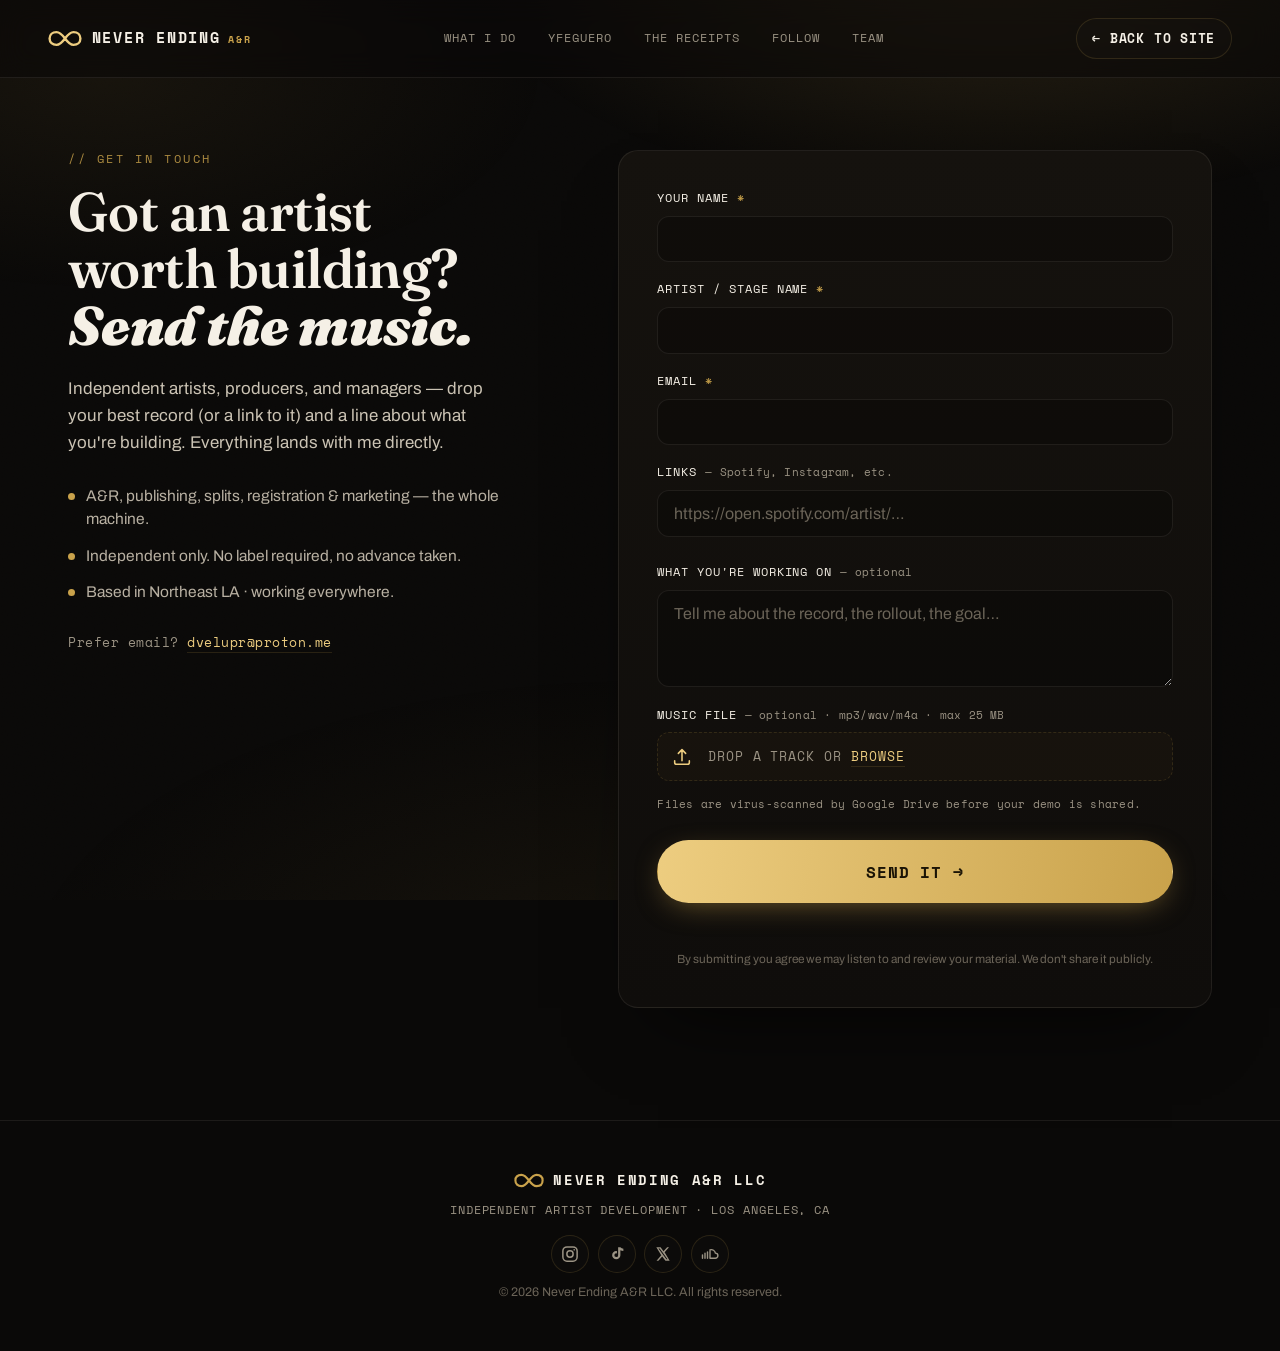
==== commit 54d9e651: "Refine hero/listen/follow copy and fix heading word-stacking - Replace "Let's work" kicker with "Get" ====
--- a/contact.html
+++ b/contact.html
@@ -59,7 +59,7 @@
     <a class="social" href="https://tiktok.com/@youngflyess" target="_blank" rel="noopener" aria-label="TikTok — @youngflyess">
       <svg viewBox="0 0 24 24" width="18" height="18" fill="currentColor" aria-hidden="true"><path d="M16.5 3a5.6 5.6 0 0 0 4 1.9V8.1a8.8 8.8 0 0 1-4-1.05v6.45a5.5 5.5 0 1 1-5.5-5.5c.3 0 .6.02.9.07v3.12a2.5 2.5 0 1 0 1.6 2.33V3h3Z"/></svg>
     </a>
-    <a class="social" href="https://www.youtube.com/channel/UCByK5Jr2fC5E2QSdd29g2Yw?sub_confirmation=1" target="_blank" rel="noopener" aria-label="YouTube">
+    <a class="social" href="https://www.youtube.com/@YFEGUERO?sub_confirmation=1" target="_blank" rel="noopener" aria-label="YouTube">
       <svg viewBox="0 0 24 24" width="20" height="20" fill="currentColor" aria-hidden="true"><path d="M23 12s0-3.2-.4-4.7a2.5 2.5 0 0 0-1.7-1.7C19.4 5.2 12 5.2 12 5.2s-7.4 0-8.9.4A2.5 2.5 0 0 0 1.4 7.3C1 8.8 1 12 1 12s0 3.2.4 4.7a2.5 2.5 0 0 0 1.7 1.7c1.5.4 8.9.4 8.9.4s7.4 0 8.9-.4a2.5 2.5 0 0 0 1.7-1.7C23 15.2 23 12 23 12ZM9.8 15.3V8.7l5.7 3.3-5.7 3.3Z"/></svg>
     </a>
     <a class="social" href="https://x.com/YoungFlyEss" target="_blank" rel="noopener" aria-label="X — @YoungFlyEss">
@@ -80,7 +80,7 @@
   <a href="https://tiktok.com/@youngflyess" target="_blank" rel="noopener" aria-label="TikTok — @youngflyess">
     <svg viewBox="0 0 24 24" width="19" height="19" fill="currentColor" aria-hidden="true"><path d="M16.5 3a5.6 5.6 0 0 0 4 1.9V8.1a8.8 8.8 0 0 1-4-1.05v6.45a5.5 5.5 0 1 1-5.5-5.5c.3 0 .6.02.9.07v3.12a2.5 2.5 0 1 0 1.6 2.33V3h3Z"/></svg>
   </a>
-  <a href="https://www.youtube.com/channel/UCByK5Jr2fC5E2QSdd29g2Yw?sub_confirmation=1" target="_blank" rel="noopener" aria-label="YouTube">
+  <a href="https://www.youtube.com/@YFEGUERO?sub_confirmation=1" target="_blank" rel="noopener" aria-label="YouTube">
     <svg viewBox="0 0 24 24" width="21" height="21" fill="currentColor" aria-hidden="true"><path d="M23 12s0-3.2-.4-4.7a2.5 2.5 0 0 0-1.7-1.7C19.4 5.2 12 5.2 12 5.2s-7.4 0-8.9.4A2.5 2.5 0 0 0 1.4 7.3C1 8.8 1 12 1 12s0 3.2.4 4.7a2.5 2.5 0 0 0 1.7 1.7c1.5.4 8.9.4 8.9.4s7.4 0 8.9-.4a2.5 2.5 0 0 0 1.7-1.7C23 15.2 23 12 23 12ZM9.8 15.3V8.7l5.7 3.3-5.7 3.3Z"/></svg>
   </a>
   <a href="https://x.com/YoungFlyEss" target="_blank" rel="noopener" aria-label="X — @YoungFlyEss">
@@ -97,7 +97,7 @@
 
       <!-- LEFT: pitch -->
       <div class="contact-pitch reveal" data-d="0">
-        <p class="kicker">// Let's work</p>
+        <p class="kicker">// Get in touch</p>
         <h1 class="contact-title">Got an artist worth building?<br /><span class="serif-italic">Send the music.</span></h1>
         <p class="contact-lede">Independent artists, producers, and managers — drop your best record (or a link to it) and a line about what you're building. Everything lands with me directly.</p>
         <ul class="contact-points">
--- a/styles.css
+++ b/styles.css
@@ -96,12 +96,12 @@
   padding:clamp(3rem,8vw,6.5rem) clamp(1.2rem,4vw,3rem) clamp(2rem,5vw,4rem);
   display:grid;grid-template-columns:1.15fr .85fr;gap:clamp(2rem,5vw,4rem);align-items:center;
 }
-.hero-copy{max-width:42ch}
+.hero-copy{max-width:560px}
 .hero h1{
   font-family:"Fraunces",serif;font-weight:900;line-height:.96;letter-spacing:-.02em;
-  font-size:clamp(2.9rem,7vw,5.2rem);margin:.4rem 0 1.3rem;
-}
-.lede{color:#cbc3b4;font-size:1.06rem;margin-bottom:2rem}
+  font-size:clamp(2.9rem,7vw,5.2rem);margin:.4rem 0 1.3rem;text-wrap:balance;
+}
+.lede{color:#cbc3b4;font-size:1.06rem;margin-bottom:2rem;max-width:46ch}
 .hero-cta{display:flex;gap:.8rem;flex-wrap:wrap;margin-bottom:2.6rem}
 .hero-stats{display:flex;gap:2.2rem;flex-wrap:wrap;padding-top:1.8rem;border-top:1px solid var(--line-2)}
 .hero-stats dt{font-family:"Fraunces",serif;font-weight:900;font-size:2rem;color:var(--gold-bright);line-height:1}
@@ -148,7 +148,7 @@
 .section-head{max-width:780px;margin-bottom:clamp(2.4rem,5vw,3.6rem)}
 .section-head h2{
   font-family:"Fraunces",serif;font-weight:600;line-height:1.04;letter-spacing:-.01em;
-  font-size:clamp(1.9rem,4.4vw,3.2rem);margin-top:1rem;
+  font-size:clamp(1.9rem,4.4vw,3.2rem);margin-top:1rem;text-wrap:balance;
 }
 
 /* ---- CARDS ---- */
@@ -180,6 +180,15 @@
 .case-story p strong{color:var(--ink)}
 .case-story p em{color:var(--gold-bright);font-style:italic}
 .case-story .btn{margin-top:.8rem}
+.press-feature{display:flex;flex-direction:column;gap:.35rem;position:relative;
+  margin:.4rem 0 1.4rem;padding:1rem 2.6rem 1rem 1.1rem;border-radius:12px;
+  border:1px solid var(--line);border-left:3px solid var(--gold);background:rgba(201,162,75,.05);
+  transition:background .35s,border-color .35s,transform .35s var(--ease)}
+.press-feature:hover{background:rgba(201,162,75,.1);transform:translateY(-2px)}
+.pf-label{font-family:"Space Mono",monospace;font-size:.64rem;letter-spacing:.13em;text-transform:uppercase;color:var(--gold)}
+.pf-title{font-family:"Fraunces",serif;font-style:italic;font-weight:500;font-size:1.05rem;color:var(--ink);line-height:1.32}
+.pf-go{position:absolute;right:1rem;top:1rem;color:var(--gold-bright);font-size:1.05rem;transition:transform .35s var(--ease)}
+.press-feature:hover .pf-go{transform:translate(2px,-2px)}
 .case-portrait{border-radius:16px;overflow:hidden;border:1px solid var(--line);box-shadow:0 30px 60px -28px rgba(0,0,0,.8)}
 .case-portrait img{width:100%;aspect-ratio:3/3.4;object-fit:cover;object-position:center 25%}
 
@@ -260,7 +269,7 @@
 .contact-layout{display:grid;grid-template-columns:.9fr 1.1fr;gap:clamp(2rem,5vw,4rem);align-items:start}
 .contact-pitch{position:sticky;top:96px}
 .contact-title{font-family:"Fraunces",serif;font-weight:600;line-height:1.04;letter-spacing:-.01em;
-  font-size:clamp(2.1rem,4.6vw,3.4rem);margin:1rem 0 1.3rem}
+  font-size:clamp(2.1rem,4.6vw,3.4rem);margin:1rem 0 1.3rem;text-wrap:balance}
 .contact-lede{color:#cbc3b4;font-size:1.06rem;margin-bottom:1.8rem;max-width:42ch}
 .contact-points{list-style:none;display:flex;flex-direction:column;gap:.9rem;margin-bottom:1.8rem}
 .contact-points li{display:flex;gap:.7rem;align-items:baseline;color:#b8b0a2;font-size:.97rem;line-height:1.45}
@@ -324,7 +333,7 @@
 /* ---- CONTACT ---- */
 .contact{text-align:center}
 .contact-inner{max-width:680px;margin:0 auto}
-.contact-h{font-family:"Fraunces",serif;font-weight:600;font-size:clamp(2.4rem,6vw,4.2rem);line-height:1.02;margin:1rem 0 1.4rem}
+.contact-h{font-family:"Fraunces",serif;font-weight:600;font-size:clamp(2.4rem,6vw,4.2rem);line-height:1.02;margin:1rem 0 1.4rem;text-wrap:balance}
 .contact-sub{color:#c4bcae;margin-bottom:2.2rem;font-size:1.08rem}
 
 /* ---- FOOTER ---- */
@@ -392,7 +401,16 @@
 .yt-embed{position:relative;width:100%;aspect-ratio:16/9;border-radius:16px;overflow:hidden;
   border:1px solid var(--line);background:#000;box-shadow:0 30px 60px -30px rgba(0,0,0,.85)}
 .yt-embed iframe{position:absolute;inset:0;width:100%;height:100%;border:0}
-.follow-sub{align-self:flex-start}
+.yt-facade{position:absolute;inset:0;width:100%;height:100%;padding:0;border:0;cursor:pointer;background:#000;display:block;overflow:hidden}
+.yt-facade img{width:100%;height:100%;object-fit:cover;transition:transform .6s var(--ease),filter .35s}
+.yt-facade::after{content:"";position:absolute;inset:0;background:radial-gradient(60% 60% at 50% 50%,transparent,rgba(10,9,8,.35))}
+.yt-facade:hover img{transform:scale(1.04);filter:brightness(1.05)}
+.yt-play{position:absolute;top:50%;left:50%;transform:translate(-50%,-50%);transition:transform .3s var(--ease)}
+.yt-play svg{display:block;filter:drop-shadow(0 6px 18px rgba(0,0,0,.5))}
+.yt-play-bg{fill:#212121;fill-opacity:.82;transition:fill .3s,fill-opacity .3s}
+.yt-facade:hover .yt-play{transform:translate(-50%,-50%) scale(1.08)}
+.yt-facade:hover .yt-play-bg{fill:#ff0033;fill-opacity:1}
+.follow-sub{align-self:center}
 .follow-links{display:flex;flex-direction:column;gap:.8rem}
 .follow-btn{display:flex;align-items:center;gap:1rem;padding:.95rem 1.15rem;border-radius:14px;
   background:linear-gradient(180deg,var(--panel),var(--bg-2));border:1px solid var(--line-2);
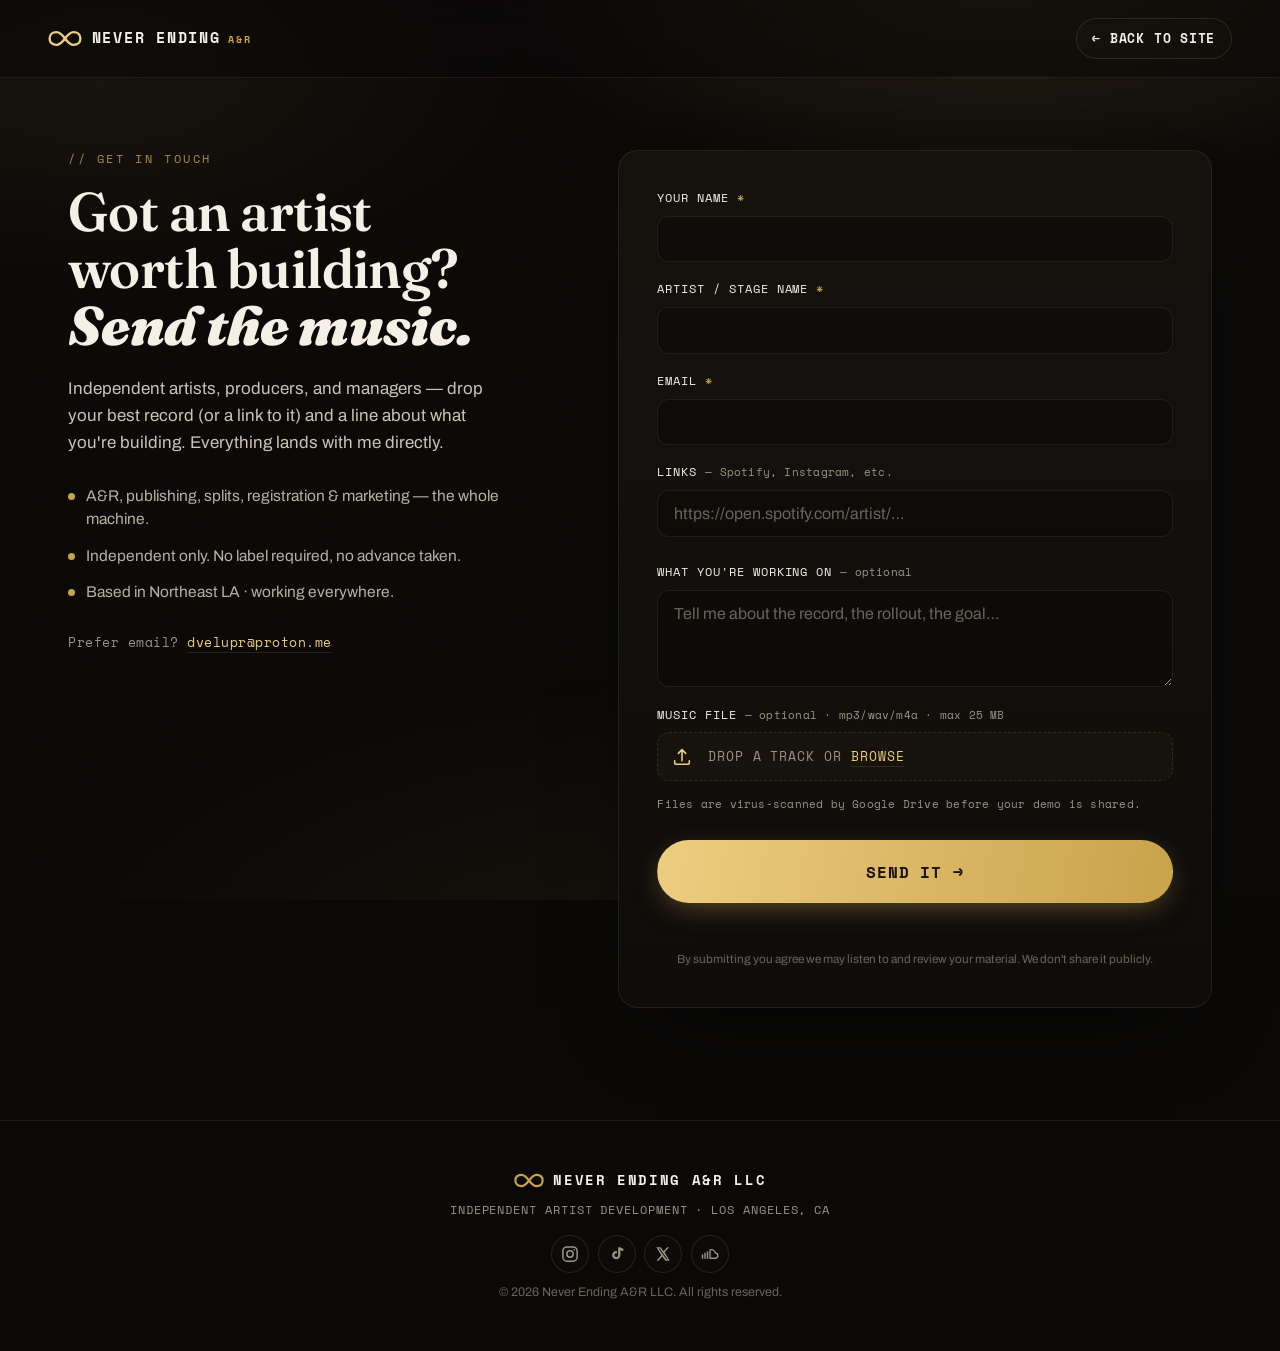
==== commit 51e0060f: "Strip anchor nav, simplify to single CTA - Remove What I Do / YFEGUERO / The Receipts / Follow / Tea" ====
--- a/contact.html
+++ b/contact.html
@@ -28,13 +28,6 @@
     </span>
     <span class="brand-text">NEVER ENDING<em>A&amp;R</em></span>
   </a>
-  <nav class="nav-links" aria-label="Primary">
-    <a href="index.html#work">What I Do</a>
-    <a href="index.html#case">YFEGUERO</a>
-    <a href="index.html#proof">The Receipts</a>
-    <a href="index.html#follow">Follow</a>
-    <a href="index.html#team">Team</a>
-  </nav>
   <a class="btn btn-ghost nav-cta" href="index.html">← Back to site</a>
   <button class="nav-toggle" id="navToggle" aria-label="Open menu" aria-expanded="false" aria-controls="mobileMenu">
     <span></span><span></span><span></span>
@@ -43,13 +36,6 @@
 
 <!-- MOBILE MENU -->
 <div class="mobile-menu" id="mobileMenu" aria-hidden="true">
-  <nav class="mm-links" aria-label="Mobile primary">
-    <a href="index.html#work">What I Do</a>
-    <a href="index.html#case">YFEGUERO</a>
-    <a href="index.html#proof">The Receipts</a>
-    <a href="index.html#follow">Follow</a>
-    <a href="index.html#team">Team</a>
-  </nav>
   <a class="btn btn-gold mm-cta" href="index.html">← Back to site</a>
   <p class="mm-follow-label">Follow YFEGUERO</p>
   <div class="socials mm-socials" aria-label="YFEGUERO on social">
--- a/styles.css
+++ b/styles.css
@@ -85,9 +85,6 @@
 .brand-mark{color:var(--gold-bright);display:flex}
 .brand-text{font-family:"Space Mono",monospace;font-weight:700;letter-spacing:.12em;font-size:.92rem;display:flex;align-items:baseline;gap:.5em}
 .brand-text em{font-style:normal;color:var(--gold);font-size:.7em;letter-spacing:.18em}
-.nav-links{display:flex;gap:2rem}
-.nav-links a{font-family:"Space Mono",monospace;font-size:.78rem;letter-spacing:.08em;text-transform:uppercase;color:var(--muted-2);transition:color .3s}
-.nav-links a:hover{color:var(--gold-bright)}
 .nav-cta{padding:.7em 1.2em}
 
 /* ---- HERO ---- */
@@ -370,10 +367,6 @@
   transition:opacity .3s,transform .35s var(--ease),visibility .3s;
 }
 .mobile-menu.open{opacity:1;visibility:visible;transform:none}
-.mm-links{display:flex;flex-direction:column}
-.mm-links a{font-family:"Fraunces",serif;font-weight:600;font-size:clamp(1.7rem,7vw,2.2rem);
-  color:var(--ink);padding:.55rem 0;border-bottom:1px solid var(--line-2)}
-.mm-links a:active,.mm-links a:hover{color:var(--gold-bright)}
 .mm-cta{width:100%;justify-content:center;margin-top:1.3rem}
 .mm-follow-label{font-family:"Space Mono",monospace;font-size:.7rem;letter-spacing:.16em;
   text-transform:uppercase;color:var(--muted-2);text-align:center;margin-top:1.8rem}
@@ -436,7 +429,7 @@
 @media(max-width:980px){
   .hero{grid-template-columns:1fr;text-align:left}
   .hero-media{justify-self:stretch;max-width:460px}
-  .nav-links,.nav-cta{display:none}
+  .nav-cta{display:none}
   .nav-toggle{display:flex}
   .follow-grid{grid-template-columns:1fr}
   .cards,.team-grid,.players{grid-template-columns:1fr 1fr}
